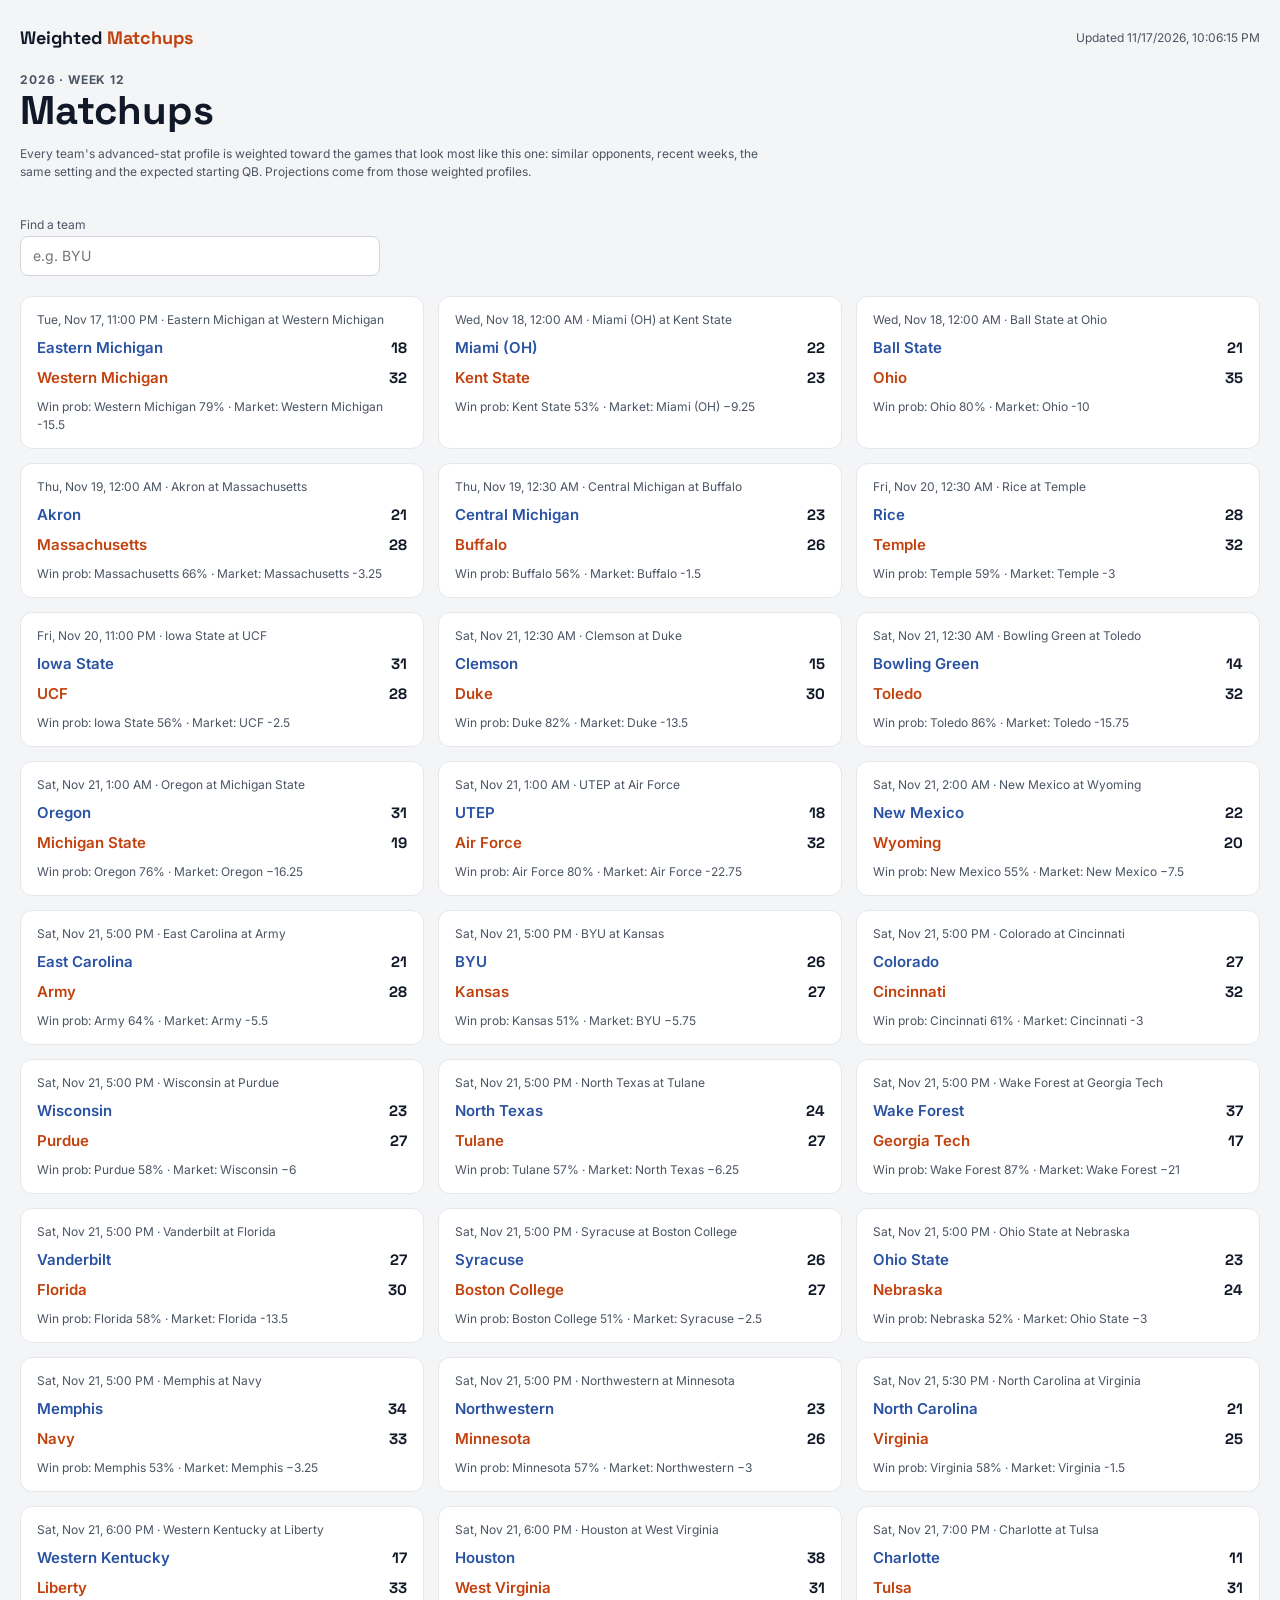
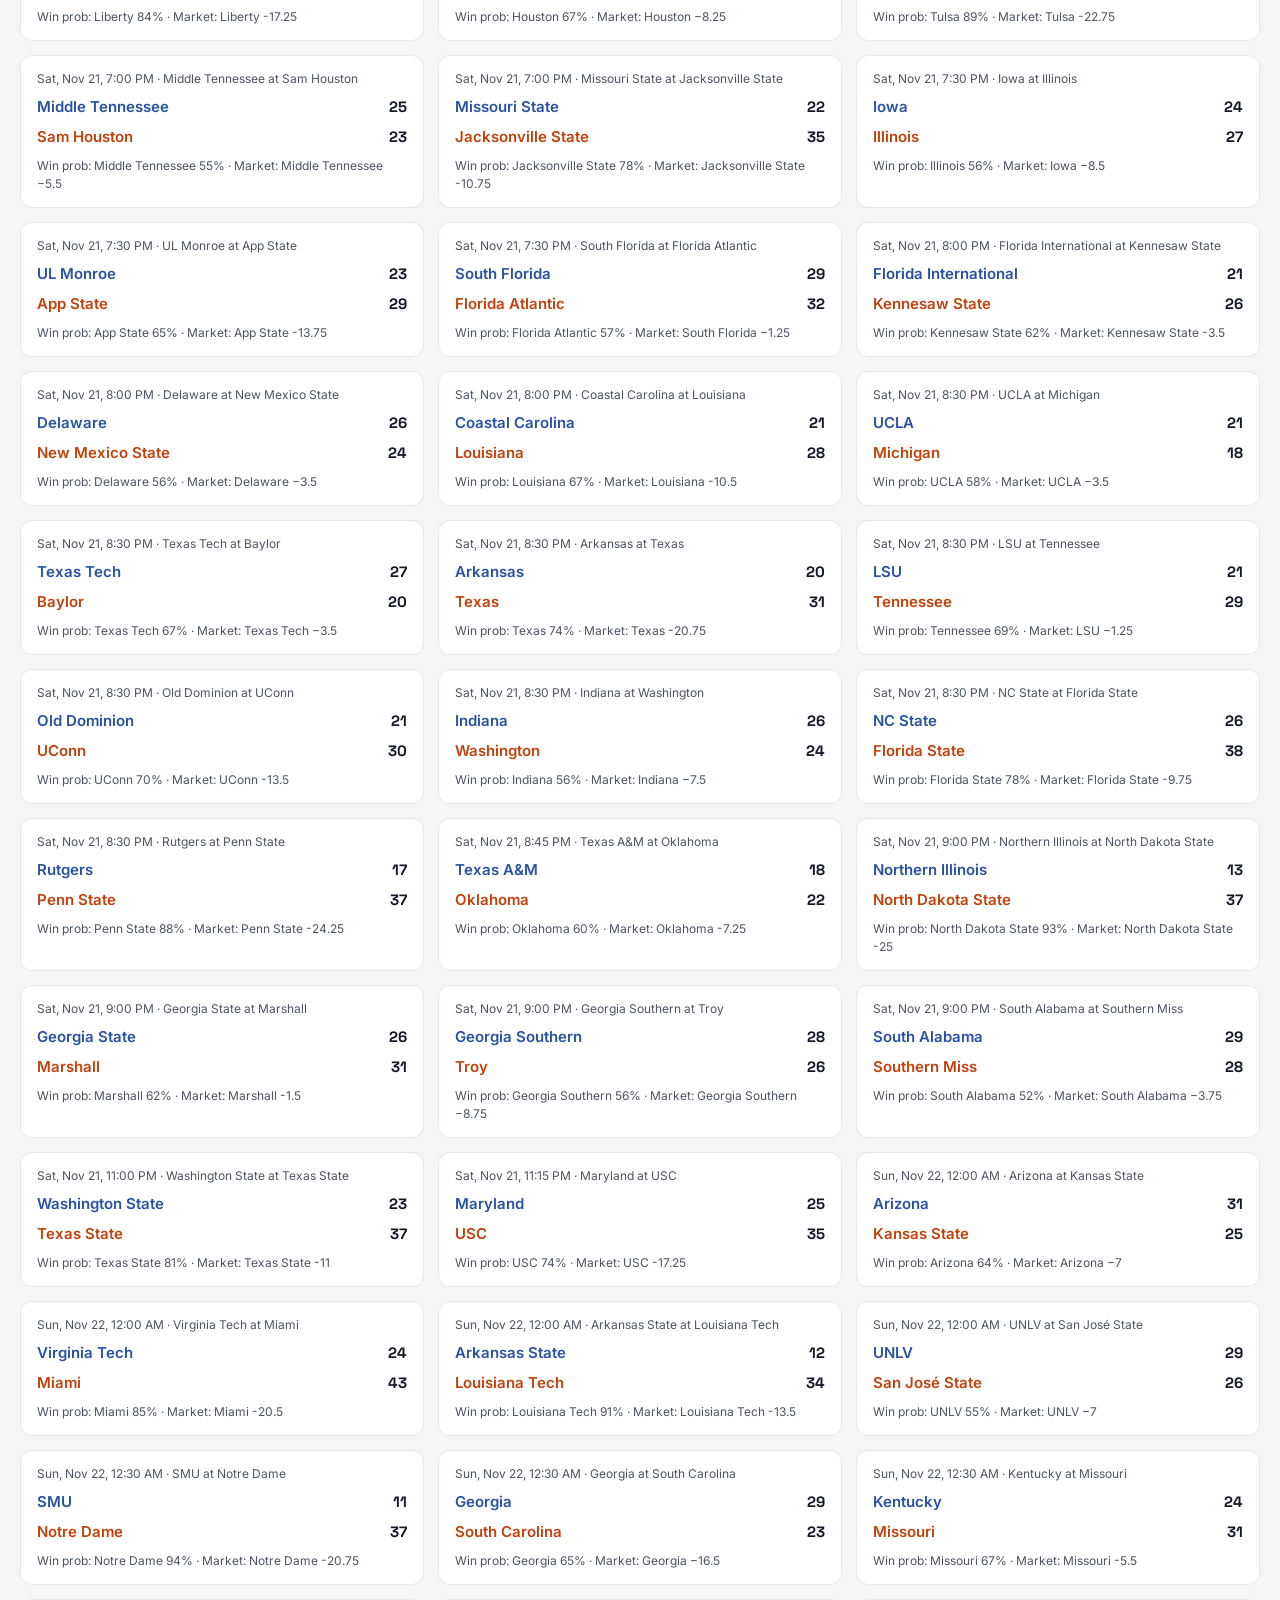
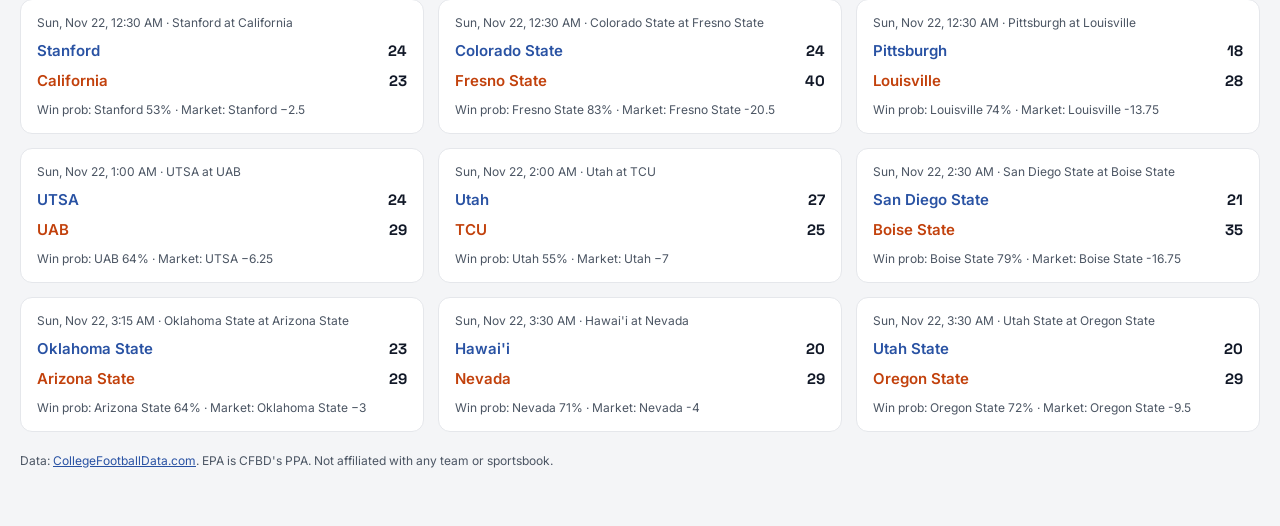
==== site/index.html @ c47caadd "Weighting engine, backtest, matchup site and deploy workflow - engine/model.py: unit-on-unit similar" ====
<!doctype html>
<html lang="en">
<head>
<meta charset="utf-8">
<meta name="viewport" content="width=device-width, initial-scale=1">
<title>Weighted Matchups: this week's college football games</title>
<link rel="preconnect" href="https://fonts.googleapis.com">
<link href="https://fonts.googleapis.com/css2?family=Inter:wght@400;500;600;700&family=Space+Grotesk:wght@500;600;700&display=swap" rel="stylesheet">
<link rel="stylesheet" href="app.css">
</head>
<body>
<main class="wrap">
  <div class="topbar">
    <a class="brand" href="./">Weighted <span>Matchups</span></a>
    <span class="small" id="gen"></span>
  </div>
  <div>
    <div class="eyebrow" id="weeklbl">This week</div>
    <h1 class="title">Matchups</h1>
    <p class="small" style="max-width:760px">Every team's advanced-stat profile is weighted toward the games that look most like this one: similar opponents, recent weeks, the same setting and the expected starting QB. Projections come from those weighted profiles.</p>
  </div>
  <div class="search"><label class="small" for="q">Find a team</label><input id="q" type="search" placeholder="e.g. BYU"></div>
  <div class="gamelist" id="list"></div>
  <footer>Data: <a href="https://collegefootballdata.com">CollegeFootballData.com</a>. EPA is CFBD's PPA. Not affiliated with any team or sportsbook.</footer>
</main>
<script src="index.js"></script>
</body>
</html>
---- site/app.css ----
:root {
  --ink: #111827; --ink-2: #374151; --muted: #4b5563; --line: #e5e7eb; --soft: #f3f4f6;
  --ground: #f4f5f7; --card: #fff; --away: #2952a3; --home: #c2410c;
  --away-fill: rgba(41, 82, 163, .22); --home-fill: rgba(194, 65, 12, .20);
  --navy: #111827; --radius: 14px;
}
* { box-sizing: border-box; }
body { margin: 0; background: var(--ground); color: var(--ink); font: 15px/1.5 Inter, system-ui, sans-serif; }
a { color: var(--away); } a:hover { color: #1b3a78; }
h1, h2, h3 { font-family: "Space Grotesk", Inter, sans-serif; margin: 0; }
.wrap { max-width: 1280px; margin: 0 auto; padding: 24px 20px 56px; display: flex; flex-direction: column; gap: 20px; }
.topbar { display: flex; justify-content: space-between; align-items: center; gap: 12px; flex-wrap: wrap; }
.brand { font-family: "Space Grotesk", Inter, sans-serif; font-weight: 700; font-size: 18px; text-decoration: none; color: var(--ink); }
.brand span { color: var(--home); }
.card { background: var(--card); border: 1px solid var(--line); border-radius: var(--radius); padding: 20px; }
.row { display: flex; flex-wrap: wrap; gap: 20px; }
.grow { flex: 999 1 560px; min-width: 0; }
.side { flex: 1 1 320px; min-width: 0; display: flex; flex-direction: column; gap: 20px; }
.eyebrow { font-size: 12px; font-weight: 700; letter-spacing: .07em; text-transform: uppercase; color: var(--muted); }
.title { font-size: 40px; line-height: 1.1; }
.away { color: var(--away); } .home { color: var(--home); }
.chips { display: flex; flex-wrap: wrap; gap: 8px; }
.chip { font-size: 12px; font-weight: 600; background: #fff; border: 1px solid #d1d5db; border-radius: 999px; padding: 4px 10px; }
.chip.info { background: #eef2ff; border-color: #c7d2fe; color: #1e3a8a; }
.seg { display: inline-flex; background: #e5e7eb; border-radius: 10px; padding: 4px; gap: 4px; flex-wrap: wrap; }
.seg button { font: 600 13px Inter, sans-serif; border: 0; border-radius: 8px; padding: 0 14px; min-height: 40px; background: transparent; color: var(--ink-2); cursor: pointer; }
.seg button[aria-pressed="true"] { background: #fff; color: var(--ink); box-shadow: 0 1px 2px rgba(0,0,0,.12); }
.btn { font: 600 13px Inter, sans-serif; min-height: 40px; padding: 0 14px; border-radius: 8px; border: 1px solid #d1d5db; background: #fff; color: var(--ink); cursor: pointer; }
.btn.dark { background: transparent; border-color: #475569; color: #fff; }
.small { font-size: 12px; color: var(--muted); }

/* Projection band */
.proj { background: var(--navy); color: #fff; border-radius: var(--radius); padding: 22px 24px; display: flex; flex-wrap: wrap; gap: 28px; align-items: center; }
.proj .col { flex: 1 1 300px; min-width: 0; display: flex; flex-direction: column; gap: 8px; }
.proj .lbl { font-size: 12px; font-weight: 700; letter-spacing: .08em; text-transform: uppercase; color: #cbd5e1; }
.score { display: flex; align-items: baseline; gap: 18px; flex-wrap: wrap; }
.score .n { font-family: "Space Grotesk", Inter, sans-serif; font-size: 56px; font-weight: 700; line-height: 1; }
.score .t { font-size: 13px; font-weight: 600; }
.score .t.away { color: #9db8ee; } .score .t.home { color: #fdba8c; }
.wpbar { display: flex; height: 14px; border-radius: 999px; overflow: hidden; background: #334155; }
.wpbar .a { background: #5b88dc; } .wpbar .h { flex: 1; background: #e0703d; }
.kv { display: flex; justify-content: space-between; gap: 12px; border-bottom: 1px solid #334155; padding: 6px 0; font-size: 13px; }
.kv span:first-child { color: #cbd5e1; } .kv span:last-child { font-weight: 700; text-align: right; }
.proj .foot { flex: 1 1 100%; border-top: 1px solid #334155; padding-top: 12px; display: flex; flex-direction: column; gap: 12px; }
.method { background: #1f2937; border: 1px solid #334155; border-radius: 12px; padding: 18px 20px; display: flex; flex-direction: column; gap: 14px; font-size: 14px; color: #e2e8f0; }
.method h3 { font-size: 18px; color: #fff; }
.method .grid { display: grid; grid-template-columns: repeat(auto-fit, minmax(250px, 1fr)); gap: 16px; }
.method b { color: #fff; display: block; margin-bottom: 2px; }
.method table { border-collapse: collapse; font-size: 13px; width: 100%; max-width: 640px; }
.method th, .method td { text-align: right; padding: 4px 8px; border-bottom: 1px solid #334155; }
.method th:first-child, .method td:first-child { text-align: left; }

/* Radars */
.radars { display: flex; flex-wrap: wrap; gap: 20px; }
.radar { flex: 1 1 440px; min-width: 0; display: flex; flex-direction: column; gap: 10px; }
.radar svg { width: 100%; height: auto; }
.legend { display: flex; flex-wrap: wrap; gap: 14px; font-size: 12px; color: var(--ink-2); }
.legend i { display: inline-block; width: 18px; height: 10px; border-radius: 2px; margin-right: 6px; vertical-align: middle; }
.legend i.dash { height: 0; border-top: 2px dashed #6b7280; }

/* Controls */
.slider { display: flex; flex-direction: column; gap: 4px; }
.slider .top { display: flex; justify-content: space-between; align-items: baseline; gap: 8px; }
.slider label { font-size: 14px; font-weight: 600; }
.pill { font-size: 12px; font-weight: 600; color: #1e3a8a; background: #eef2ff; border-radius: 6px; padding: 2px 8px; }
input[type=range] { accent-color: var(--away); width: 100%; height: 28px; margin: 0; }
select { font: 14px Inter, sans-serif; min-height: 40px; border: 1px solid #d1d5db; border-radius: 8px; padding: 0 10px; background: #fff; width: 100%; }
.conf .big { font-family: "Space Grotesk", Inter, sans-serif; font-size: 34px; font-weight: 700; }
.bar { height: 10px; background: var(--line); border-radius: 999px; overflow: hidden; }
.bar > div { height: 10px; background: var(--away); border-radius: 999px; }

/* Tables */
.scroll { overflow-x: auto; }
table.games { border-collapse: collapse; width: 100%; min-width: 820px; font-size: 14px; }
table.games th { text-align: left; font-size: 11px; font-weight: 700; letter-spacing: .05em; text-transform: uppercase; color: var(--muted); padding: 8px 6px; border-bottom: 1px solid var(--line); }
table.games td { padding: 9px 6px; border-bottom: 1px solid var(--soft); vertical-align: middle; }
.wbar { display: flex; align-items: center; gap: 8px; min-width: 180px; }
.wbar .track { flex: 1; height: 12px; background: var(--soft); border-radius: 4px; overflow: hidden; }
.wbar .fill { height: 12px; border-radius: 4px; }
.wbar .pct { width: 40px; text-align: right; font-weight: 600; font-variant-numeric: tabular-nums; }
.tag { display: inline-block; font-size: 11px; font-weight: 600; background: var(--soft); color: var(--ink-2); border-radius: 999px; padding: 3px 8px; margin: 2px 4px 2px 0; }
.tag.good { background: #dbeafe; color: #1e3a8a; } .tag.warn { background: #ffedd5; color: #9a3412; }
.res-w { color: #166534; font-weight: 600; } .res-l { color: #9a3412; font-weight: 600; }

.shifts { display: grid; grid-template-columns: repeat(auto-fill, minmax(200px, 1fr)); gap: 12px; }
.shift { border: 1px solid var(--line); border-radius: 10px; padding: 12px; display: flex; flex-direction: column; gap: 6px; }
.shift .m { font-size: 13px; font-weight: 600; color: var(--ink-2); }
.shift .v { display: flex; align-items: baseline; gap: 10px; flex-wrap: wrap; }
.shift .f { font-family: "Space Grotesk", Inter, sans-serif; font-size: 22px; font-weight: 700; }
.delta { font-size: 12px; font-weight: 700; border-radius: 6px; padding: 2px 6px; }
.delta.up { color: #1e3a8a; background: #dbeafe; } .delta.down { color: #9a3412; background: #ffedd5; }

.form { display: flex; flex-wrap: wrap; gap: 6px; }
.form span { font-size: 12px; font-weight: 600; border-radius: 6px; padding: 3px 8px; color: #fff; }
.form .W { background: #15803d; } .form .L { background: #b91c1c; } .form .T { background: #6b7280; }

/* Index */
.gamelist { display: grid; grid-template-columns: repeat(auto-fill, minmax(300px, 1fr)); gap: 14px; }
.gcard { display: flex; flex-direction: column; gap: 8px; text-decoration: none; color: var(--ink); background: #fff; border: 1px solid var(--line); border-radius: 12px; padding: 14px 16px; }
.gcard:hover { border-color: #9ca3af; color: var(--ink); }
.gcard .teams { display: flex; justify-content: space-between; font-weight: 600; }
.gcard .pts { font-family: "Space Grotesk", Inter, sans-serif; font-weight: 700; }
.search { max-width: 360px; }
input[type=search] { font: 14px Inter, sans-serif; min-height: 40px; border: 1px solid #d1d5db; border-radius: 8px; padding: 0 12px; width: 100%; }
.note { background: #fff7e6; border: 1px solid #f3d38a; color: #6b4a00; border-radius: 10px; padding: 10px 14px; font-size: 13px; }
footer { font-size: 12px; color: var(--muted); }
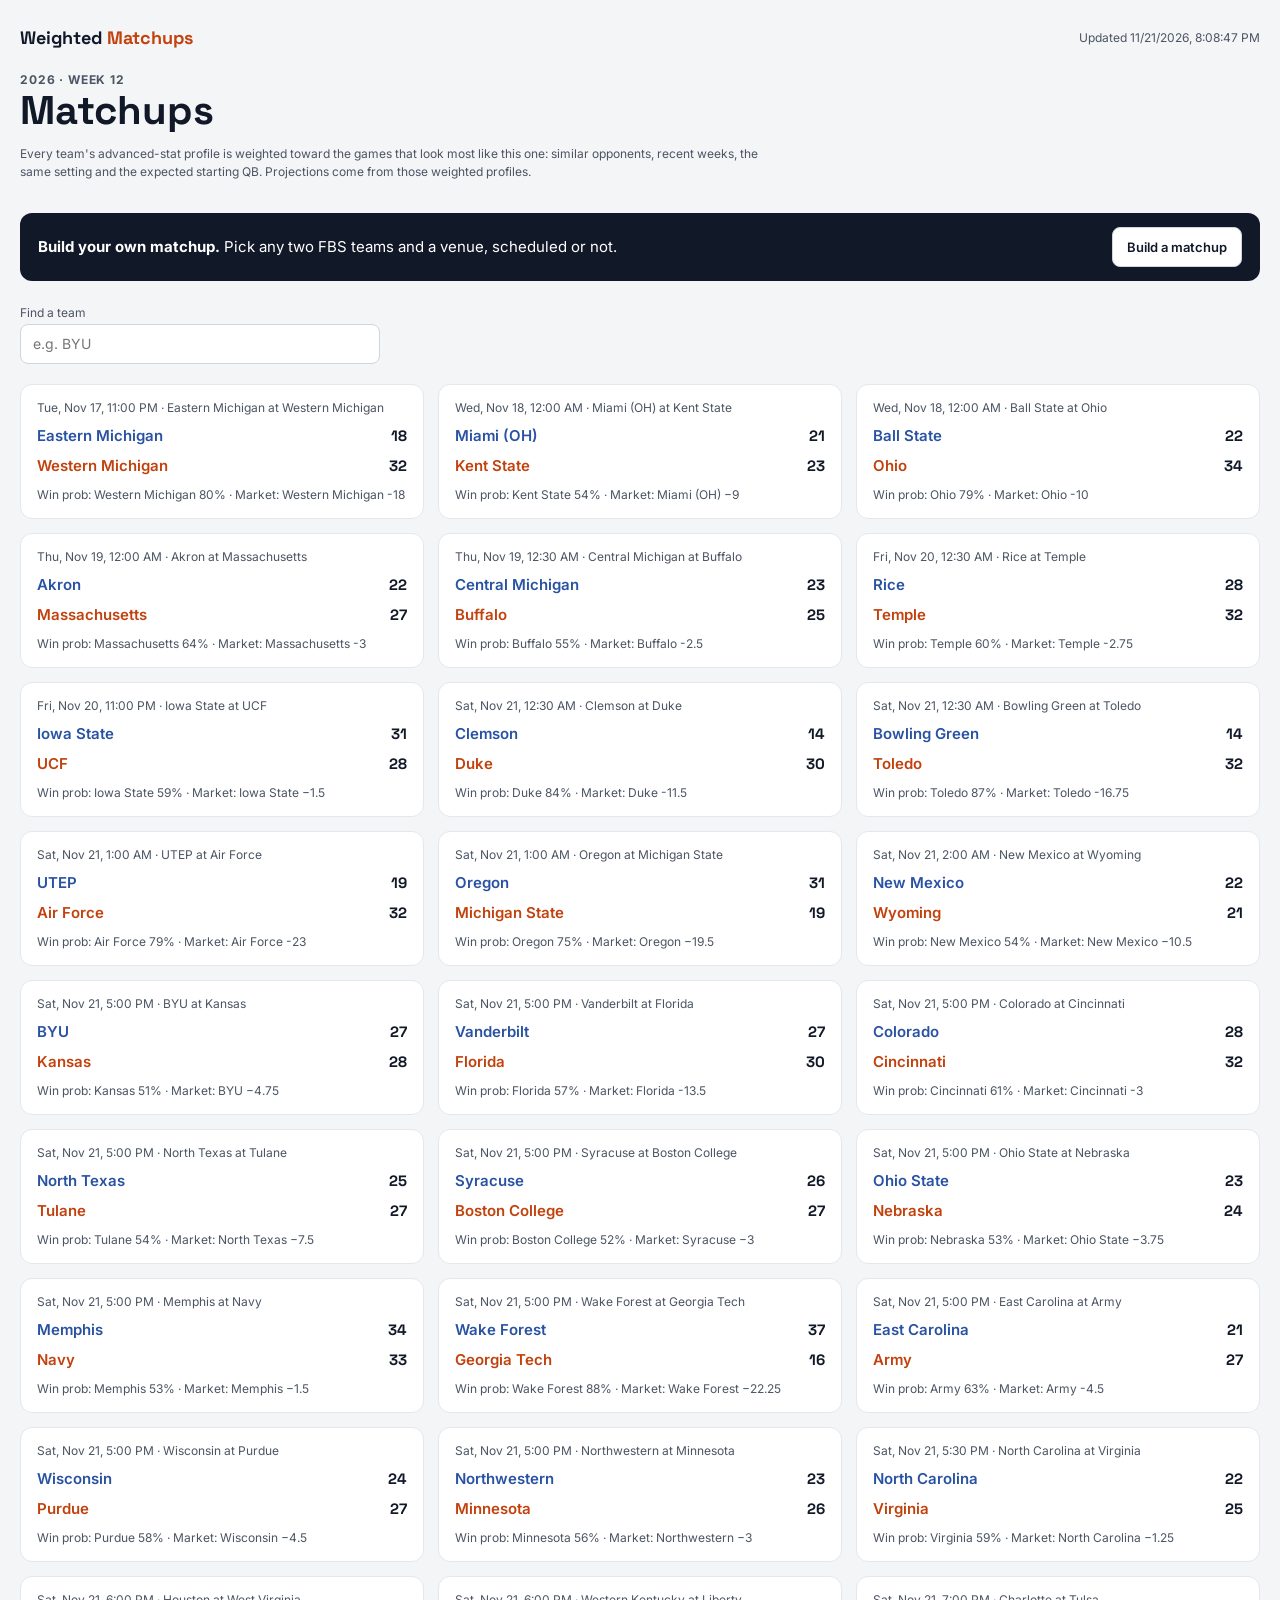
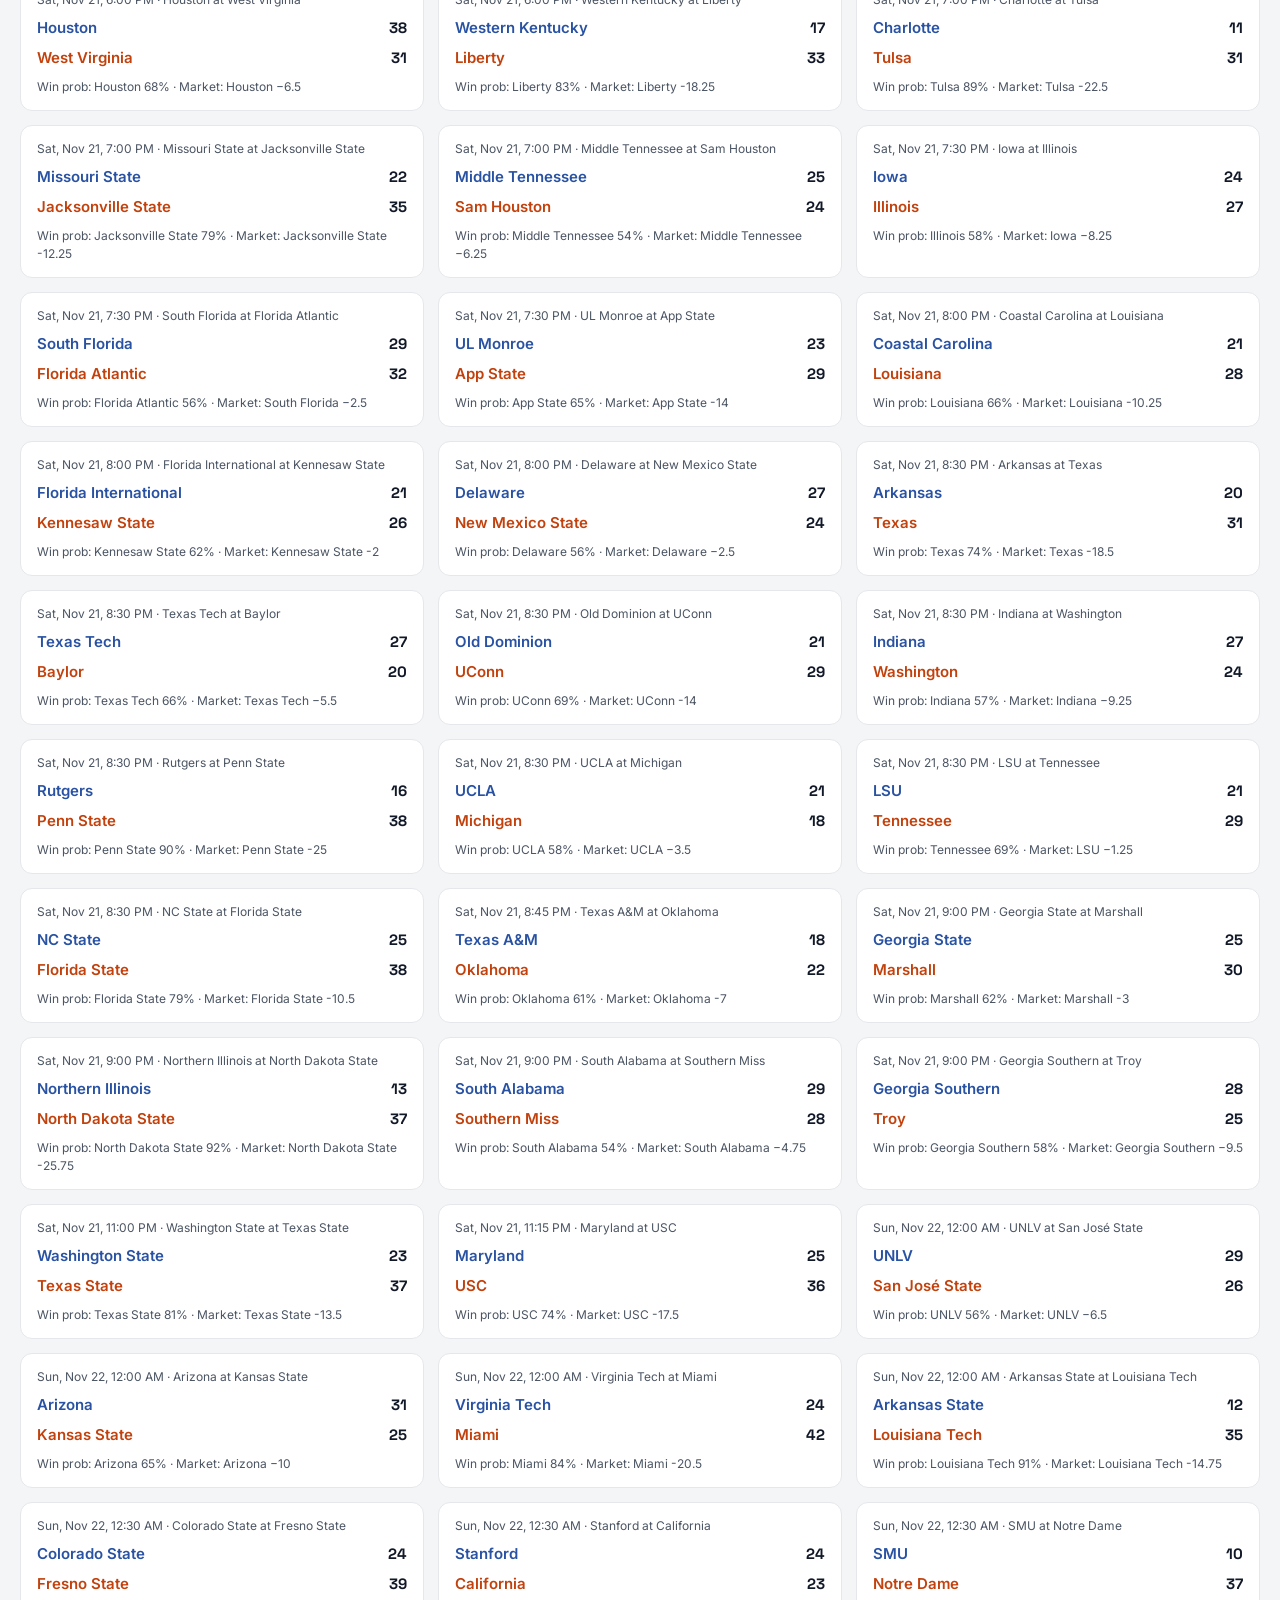
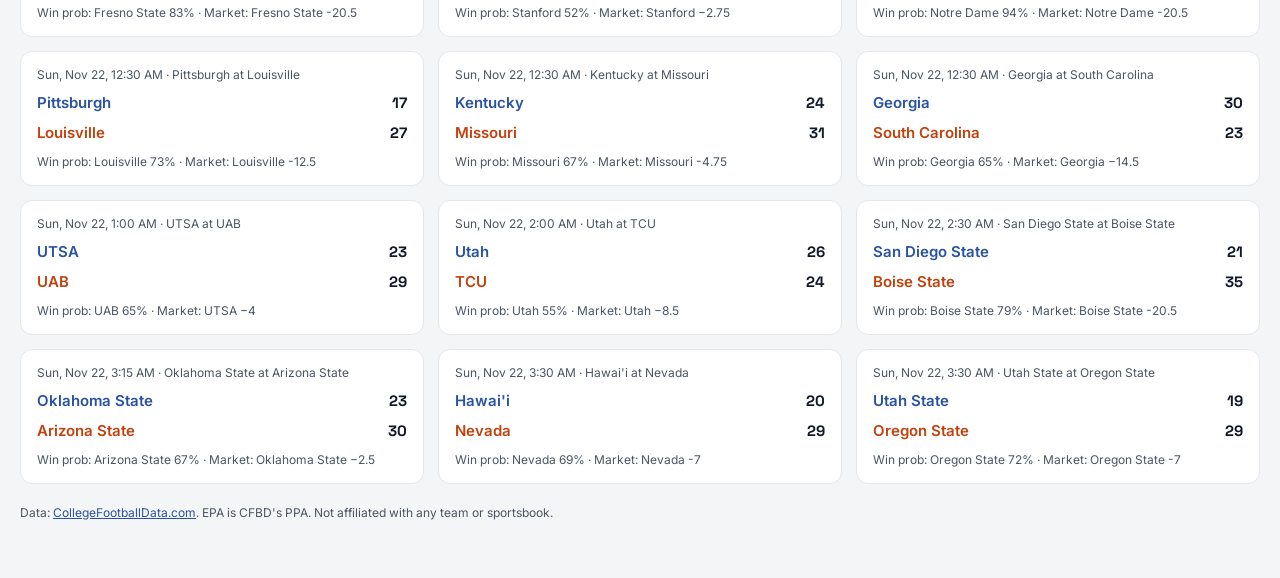
==== commit 15d23774: "Add build-your-own matchups with venue and weather choices - engine/export_site.py: export per-team " ====
--- a/site/index.html
+++ b/site/index.html
@@ -19,6 +19,7 @@
     <h1 class="title">Matchups</h1>
     <p class="small" style="max-width:760px">Every team's advanced-stat profile is weighted toward the games that look most like this one: similar opponents, recent weeks, the same setting and the expected starting QB. Projections come from those weighted profiles.</p>
   </div>
+  <div class="buildcta"><span><b>Build your own matchup.</b> Pick any two FBS teams and a venue, scheduled or not.</span><a class="btn" href="build.html">Build a matchup</a></div>
   <div class="search"><label class="small" for="q">Find a team</label><input id="q" type="search" placeholder="e.g. BYU"></div>
   <div class="gamelist" id="list"></div>
   <footer>Data: <a href="https://collegefootballdata.com">CollegeFootballData.com</a>. EPA is CFBD's PPA. Not affiliated with any team or sportsbook.</footer>
--- a/site/app.css
+++ b/site/app.css
@@ -104,3 +104,71 @@
 input[type=search] { font: 14px Inter, sans-serif; min-height: 40px; border: 1px solid #d1d5db; border-radius: 8px; padding: 0 12px; width: 100%; }
 .note { background: #fff7e6; border: 1px solid #f3d38a; color: #6b4a00; border-radius: 10px; padding: 10px 14px; font-size: 13px; }
 footer { font-size: 12px; color: var(--muted); }
+
+/* Radar legend */
+.rlegend { display: grid; grid-template-columns: auto 1fr; gap: 8px 16px; align-items: center; font-size: 13px; color: var(--ink-2); background: var(--soft); border-radius: 10px; padding: 12px 14px; }
+.rlegend .k { font-weight: 700; color: var(--ink); }
+.rlegend .k small { display: block; font-weight: 500; color: var(--muted); font-size: 12px; }
+.rlegend .items { display: flex; flex-wrap: wrap; gap: 16px; }
+.rlegend .items span { display: inline-flex; align-items: center; gap: 6px; }
+.rlegend .off { opacity: .35; }
+.kp { display: flex; flex-direction: column; gap: 8px; }
+.kp .row2 { display: grid; grid-template-columns: 1fr 150px; gap: 8px; align-items: center; font-size: 13px; }
+.kp .row2 select { min-height: 36px; font-size: 13px; }
+.unitcard h3 { font-size: 18px; }
+
+/* Compare bar */
+.viewbar { display: flex; flex-direction: column; gap: 10px; }
+.viewbar-row { display: flex; flex-wrap: wrap; align-items: center; gap: 12px; }
+.viewbar-lbl { font-size: 13px; font-weight: 700; letter-spacing: .06em; text-transform: uppercase; color: var(--ink-2); }
+.infobtn { display: inline-flex; align-items: center; gap: 6px; font: 600 13px Inter, sans-serif; min-height: 40px; padding: 0 12px; border-radius: 8px; border: 1px solid #c7d2fe; background: #eef2ff; color: #1e3a8a; cursor: pointer; }
+.infobtn[aria-expanded="true"] { background: #1e3a8a; color: #fff; border-color: #1e3a8a; }
+.callout { background: #fff; border: 1px solid #c7d2fe; border-left-width: 1px; border-radius: 12px; padding: 14px 18px; font-size: 14px; color: var(--ink-2); max-width: 900px; box-shadow: 0 4px 14px rgba(30,58,138,.08); }
+.callout ul { margin: 8px 0; padding-left: 20px; } .callout li { margin: 4px 0; }
+
+/* Projection blocks */
+.projblocks { flex: 999 1 560px; min-width: 0; display: grid; grid-template-columns: repeat(auto-fit, minmax(300px, 1fr)); gap: 16px; }
+.pblock { display: flex; flex-direction: column; gap: 8px; padding: 14px 16px; border-radius: 12px; background: #1f2937; border: 1px solid #334155; }
+.pblock.dashed { border-style: dashed; border-color: #64748b; background: transparent; }
+.pblock .lbl b { color: #fff; }
+.pblock .score .n { font-size: 48px; }
+
+.kprow { display: flex; flex-direction: column; gap: 4px; border-top: 1px solid var(--line); padding-top: 8px; }
+.kpstats { font-size: 12px; color: var(--muted); line-height: 1.45; }
+.kpeffect { font-size: 12px; font-weight: 600; color: #1e3a8a; }
+
+/* Radar hover */
+.radar svg .hit { fill: transparent; cursor: pointer; outline: none; }
+.radar svg .hit:hover, .radar svg .hit.on, .radar svg .hit:focus-visible { fill: rgba(17, 24, 39, .07); }
+.radar svg .hit:focus-visible { stroke: #1e3a8a; stroke-width: 1.5; }
+.rtip { position: absolute; z-index: 50; max-width: 300px; background: #111827; color: #f9fafb; border-radius: 10px; padding: 10px 12px; font-size: 13px; line-height: 1.4; box-shadow: 0 8px 24px rgba(0,0,0,.25); pointer-events: none; }
+.rtip .ttitle { font-family: "Space Grotesk", Inter, sans-serif; font-weight: 700; font-size: 15px; margin-bottom: 6px; }
+.rtip .tline { display: flex; flex-direction: column; gap: 1px; margin-bottom: 6px; }
+.rtip .tteam { font-weight: 700; filter: brightness(1.6); }
+.rtip .raw { color: #cbd5e1; }
+.rtip .tnote { font-size: 11px; color: #cbd5e1; border-top: 1px solid #374151; padding-top: 6px; }
+
+/* Venue switcher and build-a-matchup */
+#venueLinks { align-items: center; }
+.chip.link { color: var(--ink); text-decoration: none; }
+.chip.link:hover { border-color: #6b7280; }
+.chip.on { background: #111827; border-color: #111827; color: #fff; }
+.builder { display: grid; grid-template-columns: 1fr auto 1fr; gap: 16px; align-items: end; }
+.builder .pick { display: flex; flex-direction: column; gap: 6px; }
+.builder .pick label { font-weight: 700; font-size: 14px; }
+.builder .swap { min-width: 44px; }
+.venue { display: flex; flex-wrap: wrap; gap: 8px; }
+.venue label { display: flex; align-items: center; gap: 8px; min-height: 40px; padding: 0 14px; border: 1px solid #d1d5db; border-radius: 8px; background: #fff; cursor: pointer; font-size: 14px; }
+.venue input { accent-color: #111827; margin: 0; }
+.venue label:has(input:checked) { border-color: #111827; box-shadow: inset 0 0 0 1px #111827; font-weight: 600; }
+.btn.primary { background: #111827; border-color: #111827; color: #fff; }
+.btn.primary:disabled { background: #9ca3af; border-color: #9ca3af; cursor: not-allowed; }
+.tinfo { font-size: 12px; color: var(--muted); min-height: 16px; }
+.recent { display: flex; flex-wrap: wrap; gap: 8px; }
+.buildcta { display: flex; justify-content: space-between; align-items: center; gap: 12px; flex-wrap: wrap; background: #111827; color: #fff; border-radius: 12px; padding: 14px 18px; }
+.buildcta a.btn { text-decoration: none; display: inline-flex; align-items: center; }
+@media (max-width: 640px) { .builder { grid-template-columns: 1fr; } .builder .swap { justify-self: start; } }
+.method[hidden], .callout[hidden] { display: none; }
+#weatherLinks { align-items: center; }
+#weatherLinks:empty { display: none; }
+#chips:empty { display: none; }
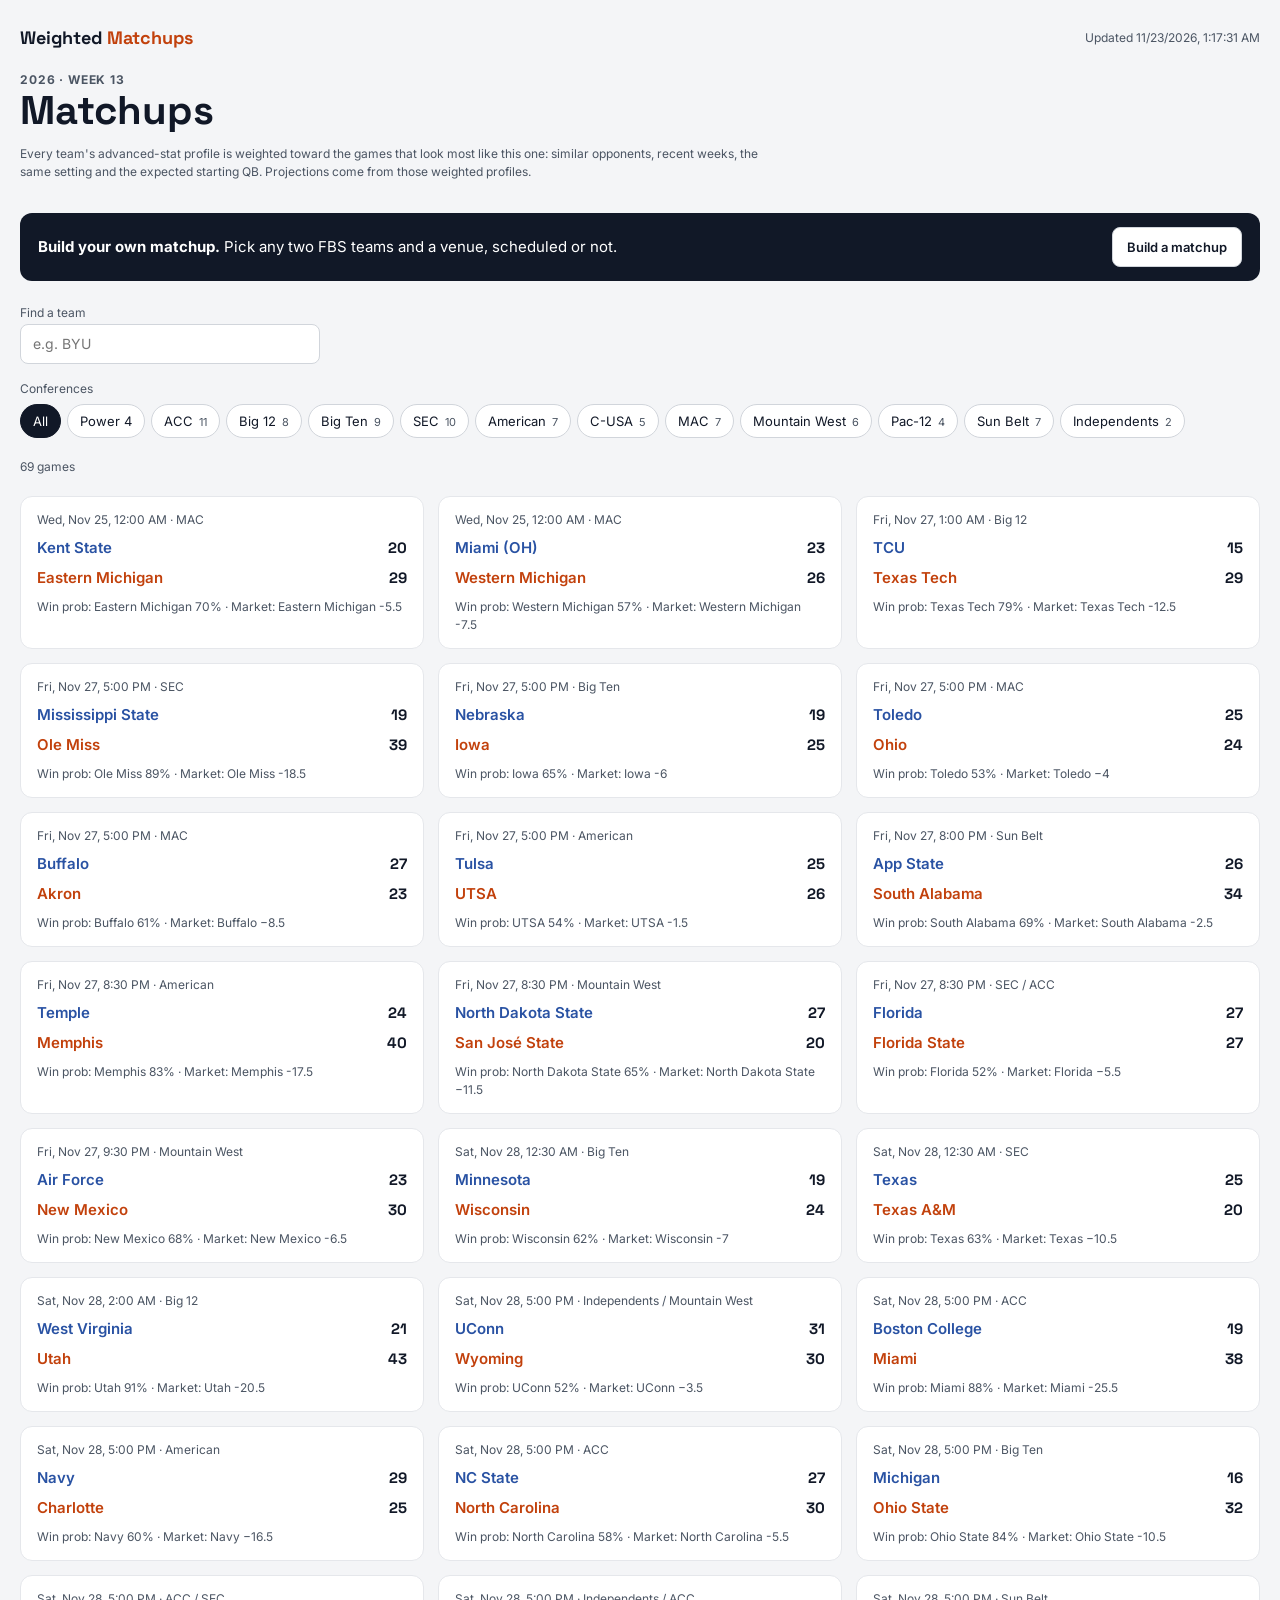
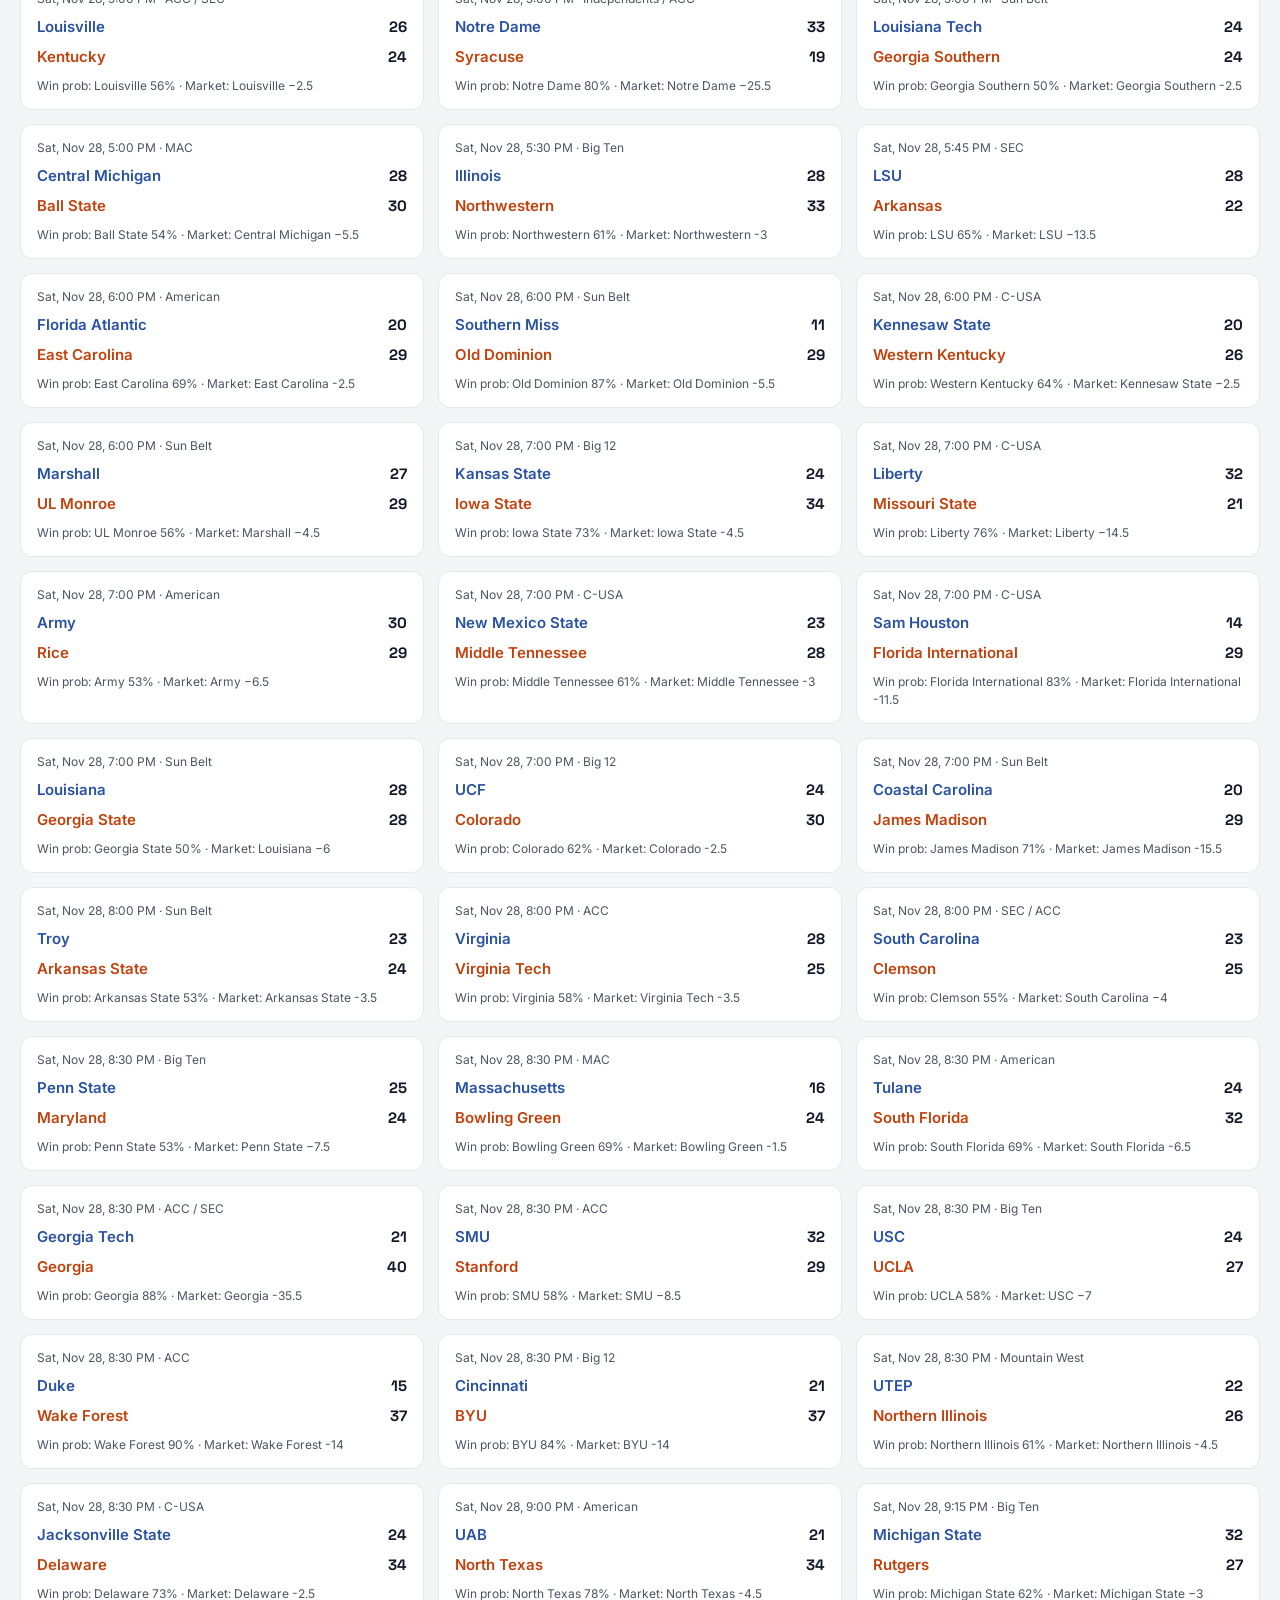
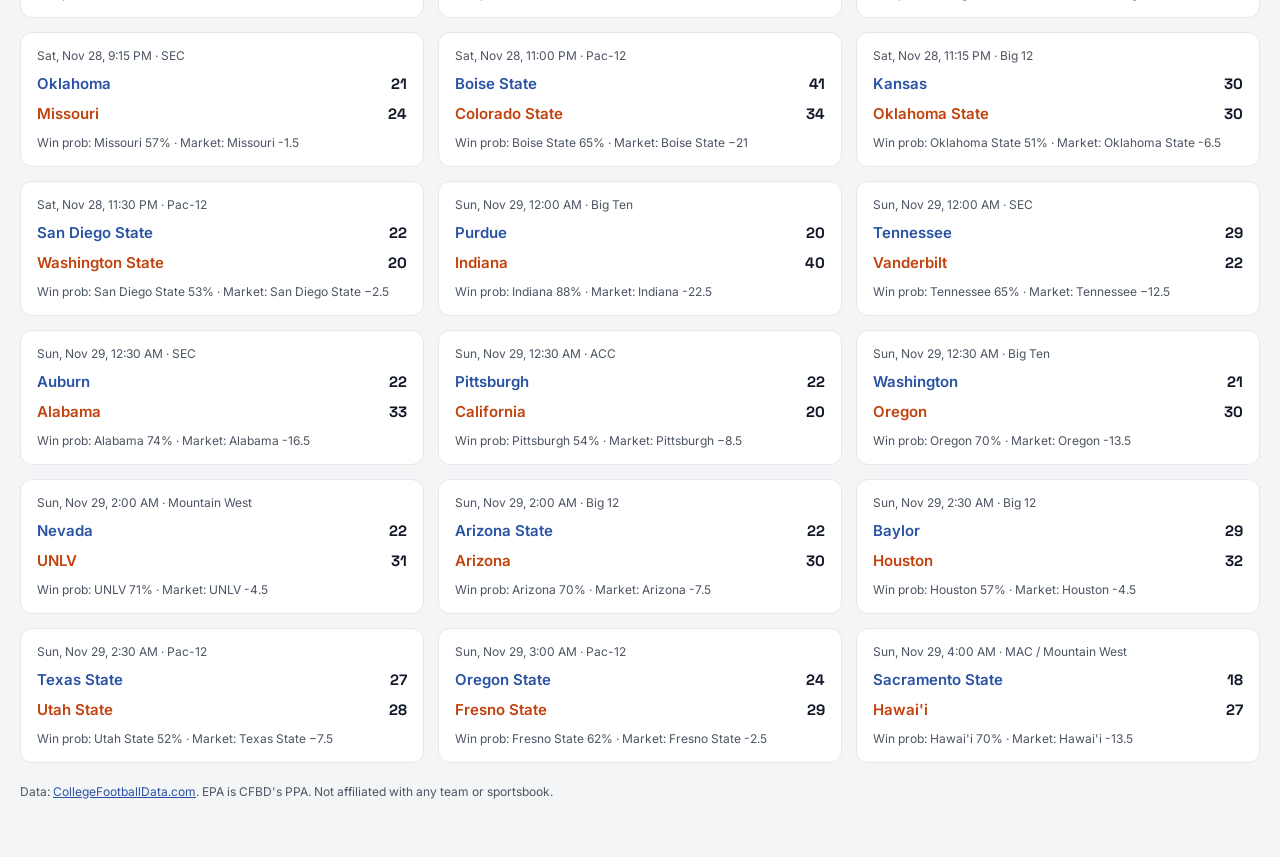
==== commit 1eb7ac2d: "Filter this week's games by conference Conference buttons on the home page (with game counts): pick " ====
--- a/site/index.html
+++ b/site/index.html
@@ -20,7 +20,14 @@
     <p class="small" style="max-width:760px">Every team's advanced-stat profile is weighted toward the games that look most like this one: similar opponents, recent weeks, the same setting and the expected starting QB. Projections come from those weighted profiles.</p>
   </div>
   <div class="buildcta"><span><b>Build your own matchup.</b> Pick any two FBS teams and a venue, scheduled or not.</span><a class="btn" href="build.html">Build a matchup</a></div>
-  <div class="search"><label class="small" for="q">Find a team</label><input id="q" type="search" placeholder="e.g. BYU"></div>
+  <div class="filters">
+    <div class="search"><label class="small" for="q">Find a team</label><input id="q" type="search" placeholder="e.g. BYU"></div>
+    <div role="group" aria-labelledby="conflbl" style="display:flex;flex-direction:column;gap:6px">
+      <span class="small" id="conflbl">Conferences <span id="confnote"></span></span>
+      <div class="confs" id="confs"></div>
+    </div>
+  </div>
+  <div class="small" id="count" role="status"></div>
   <div class="gamelist" id="list"></div>
   <footer>Data: <a href="https://collegefootballdata.com">CollegeFootballData.com</a>. EPA is CFBD's PPA. Not affiliated with any team or sportsbook.</footer>
 </main>
--- a/site/app.css
+++ b/site/app.css
@@ -1,17 +1,17 @@
 :root {
   --ink: #111827; --ink-2: #374151; --muted: #4b5563; --line: #e5e7eb; --soft: #f3f4f6;
-  --ground: #f4f5f7; --card: #fff; --away: #2952a3; --home: #c2410c;
+  --ground: #f4f5f7; --card: #fff; --away: #2952a3; --home: #c2410c; --link: #2952a3; --brand: #c2410c;
   --away-fill: rgba(41, 82, 163, .22); --home-fill: rgba(194, 65, 12, .20);
   --navy: #111827; --radius: 14px;
 }
 * { box-sizing: border-box; }
 body { margin: 0; background: var(--ground); color: var(--ink); font: 15px/1.5 Inter, system-ui, sans-serif; }
-a { color: var(--away); } a:hover { color: #1b3a78; }
+a { color: var(--link); } a:hover { color: #1b3a78; }
 h1, h2, h3 { font-family: "Space Grotesk", Inter, sans-serif; margin: 0; }
 .wrap { max-width: 1280px; margin: 0 auto; padding: 24px 20px 56px; display: flex; flex-direction: column; gap: 20px; }
 .topbar { display: flex; justify-content: space-between; align-items: center; gap: 12px; flex-wrap: wrap; }
 .brand { font-family: "Space Grotesk", Inter, sans-serif; font-weight: 700; font-size: 18px; text-decoration: none; color: var(--ink); }
-.brand span { color: var(--home); }
+.brand span { color: var(--brand); }
 .card { background: var(--card); border: 1px solid var(--line); border-radius: var(--radius); padding: 20px; }
 .row { display: flex; flex-wrap: wrap; gap: 20px; }
 .grow { flex: 999 1 560px; min-width: 0; }
@@ -63,7 +63,7 @@
 .slider .top { display: flex; justify-content: space-between; align-items: baseline; gap: 8px; }
 .slider label { font-size: 14px; font-weight: 600; }
 .pill { font-size: 12px; font-weight: 600; color: #1e3a8a; background: #eef2ff; border-radius: 6px; padding: 2px 8px; }
-input[type=range] { accent-color: var(--away); width: 100%; height: 28px; margin: 0; }
+input[type=range] { accent-color: #374151; width: 100%; height: 28px; margin: 0; }
 select { font: 14px Inter, sans-serif; min-height: 40px; border: 1px solid #d1d5db; border-radius: 8px; padding: 0 10px; background: #fff; width: 100%; }
 .conf .big { font-family: "Space Grotesk", Inter, sans-serif; font-size: 34px; font-weight: 700; }
 .bar { height: 10px; background: var(--line); border-radius: 999px; overflow: hidden; }
@@ -172,3 +172,29 @@
 #weatherLinks { align-items: center; }
 #weatherLinks:empty { display: none; }
 #chips:empty { display: none; }
+
+/* Team picker combobox */
+.combo { position: relative; }
+.combo input { font: 15px Inter, sans-serif; width: 100%; box-sizing: border-box; min-height: 44px; border: 1px solid #d1d5db; border-radius: 8px; padding: 0 44px 0 12px; background: #fff; color: var(--ink); }
+.combo input:focus { outline: 2px solid #111827; outline-offset: 1px; }
+.combo.picked input { font-weight: 600; }
+.combo-toggle { position: absolute; right: 4px; top: 4px; width: 36px; height: 36px; border: 0; border-radius: 6px; background: transparent; color: var(--muted); cursor: pointer; display: flex; align-items: center; justify-content: center; }
+.combo-toggle:hover { background: var(--soft); color: var(--ink); }
+.combo-list { position: absolute; z-index: 20; left: 0; right: 0; top: calc(100% + 4px); max-height: 320px; overflow-y: auto; margin: 0; padding: 4px; list-style: none; background: #fff; border: 1px solid #d1d5db; border-radius: 10px; box-shadow: 0 10px 28px rgba(17, 24, 39, .14); }
+.combo-list[hidden] { display: none; }
+.combo-list [role=option] { display: flex; justify-content: space-between; align-items: baseline; gap: 8px; padding: 8px 10px; border-radius: 6px; cursor: pointer; font-size: 14px; }
+.combo-list [role=option] small { color: var(--muted); font-size: 12px; }
+.combo-list [role=option].active { background: #eef2ff; }
+.combo-list [role=option].sel { font-weight: 700; }
+.combo-group { font-size: 11px; font-weight: 700; letter-spacing: .06em; text-transform: uppercase; color: var(--muted); padding: 10px 10px 4px; }
+.combo-empty { padding: 10px; color: var(--muted); font-size: 14px; }
+
+/* Home page filters */
+.filters { display: flex; flex-wrap: wrap; gap: 16px 28px; align-items: flex-end; }
+.filters .search { flex: 0 1 300px; }
+.confs { display: flex; flex-wrap: wrap; gap: 6px; }
+button.chip.conf { font: 13px Inter, sans-serif; min-height: 34px; padding: 0 12px; cursor: pointer; background: #fff; color: var(--ink); border: 1px solid #d1d5db; border-radius: 999px; }
+button.chip.conf:hover { border-color: #6b7280; }
+button.chip.conf.on { background: #111827; border-color: #111827; color: #fff; }
+button.chip.conf .n { color: var(--muted); font-size: 11px; margin-left: 2px; }
+button.chip.conf.on .n { color: #d1d5db; }
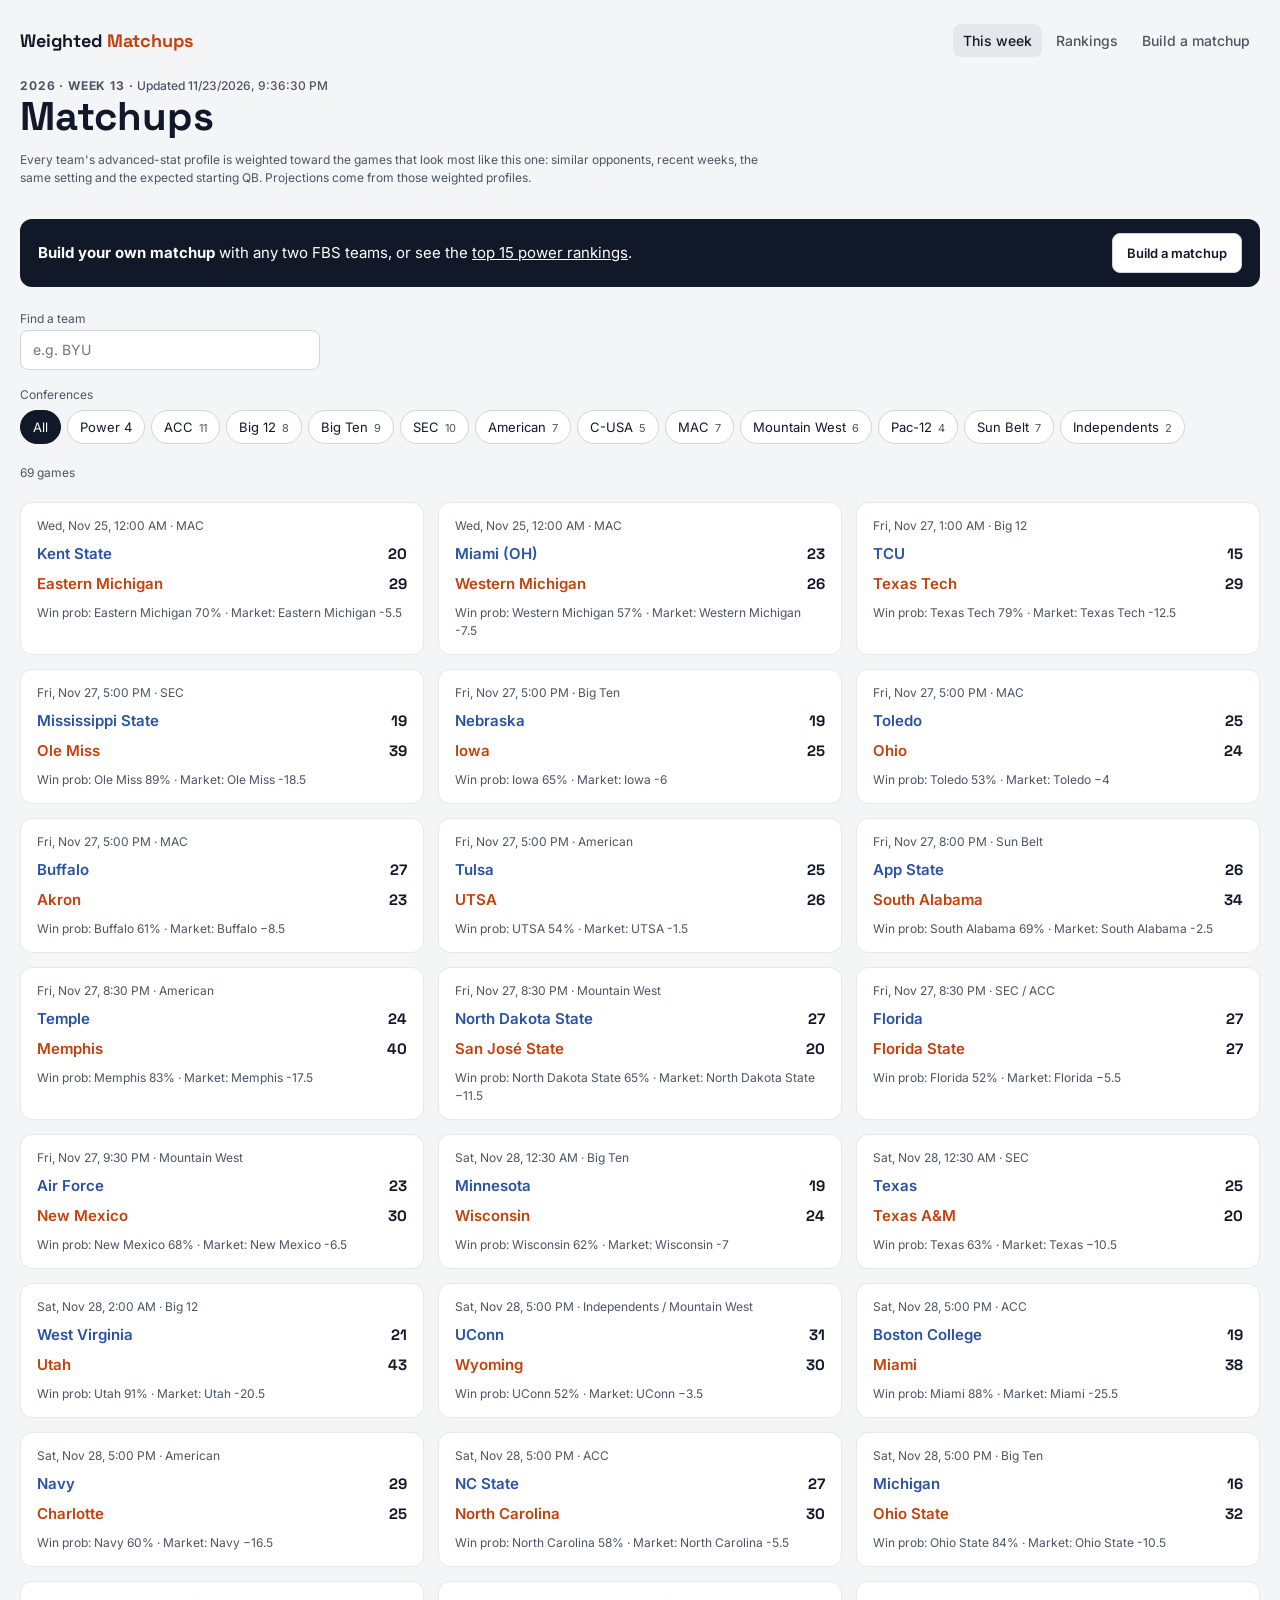
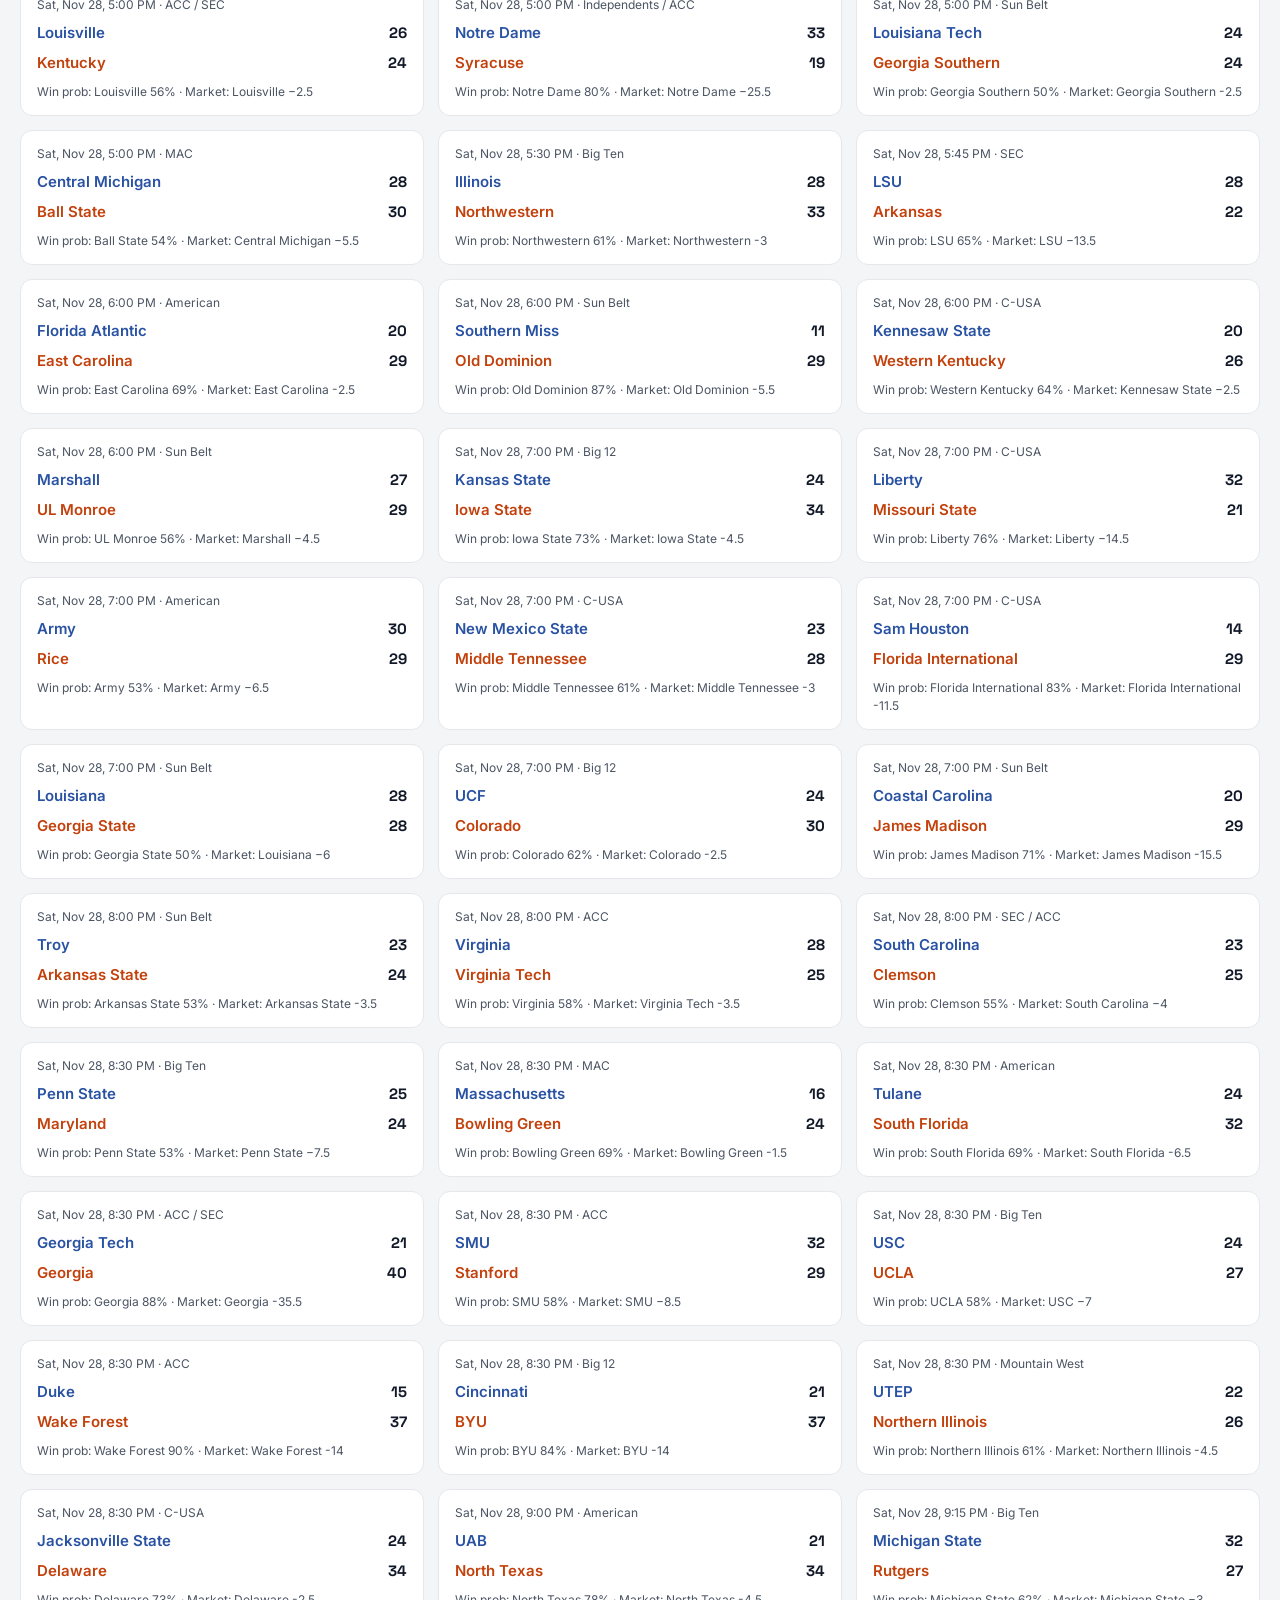
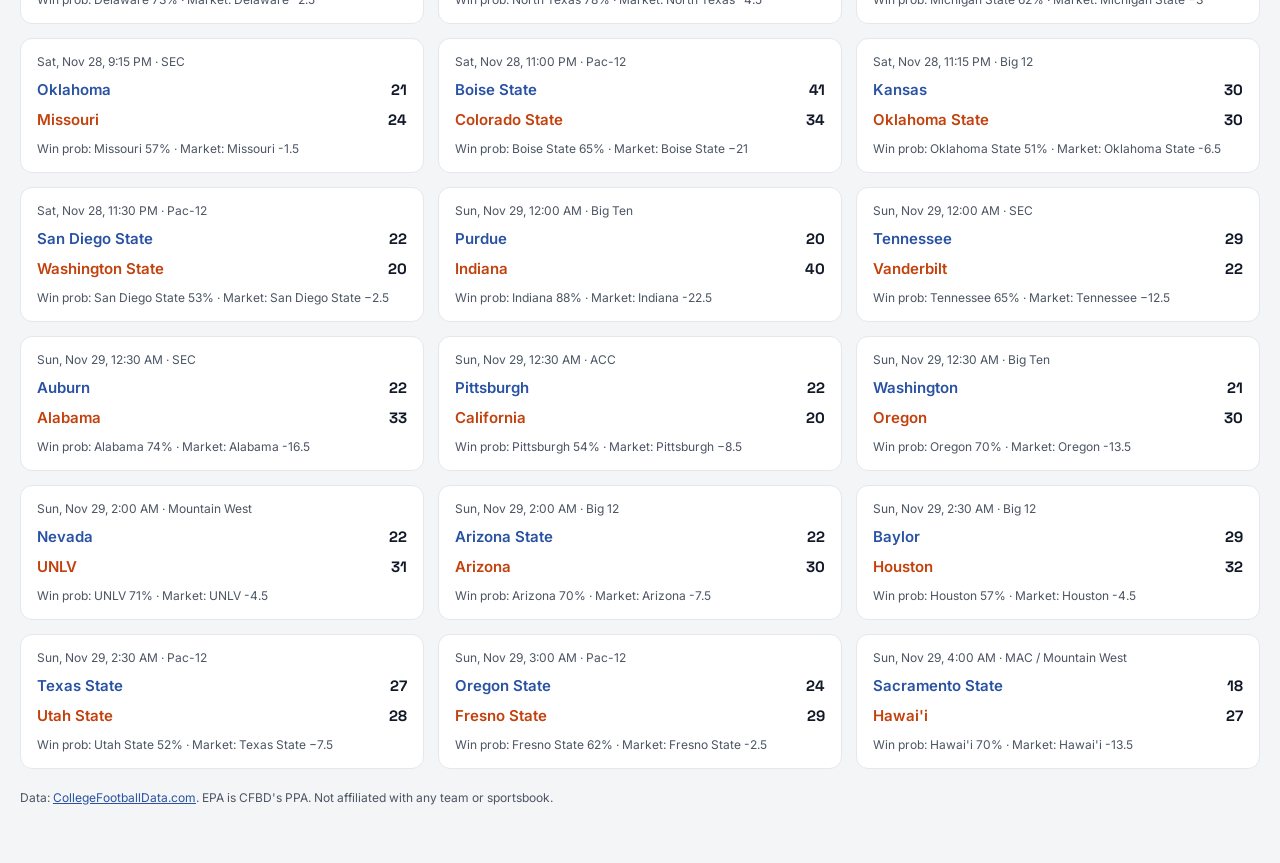
==== commit f22c0264: "Power rankings: every FBS team vs every other, neutral site, good weather - engine/rankings.py: full" ====
--- a/site/index.html
+++ b/site/index.html
@@ -12,14 +12,14 @@
 <main class="wrap">
   <div class="topbar">
     <a class="brand" href="./">Weighted <span>Matchups</span></a>
-    <span class="small" id="gen"></span>
+    <nav class="nav"><a href="./" aria-current="page">This week</a><a href="rankings.html">Rankings</a><a href="build.html">Build a matchup</a></nav>
   </div>
   <div>
-    <div class="eyebrow" id="weeklbl">This week</div>
+    <div class="eyebrow"><span id="weeklbl">This week</span> · <span id="gen" style="text-transform:none;letter-spacing:0;font-weight:500"></span></div>
     <h1 class="title">Matchups</h1>
     <p class="small" style="max-width:760px">Every team's advanced-stat profile is weighted toward the games that look most like this one: similar opponents, recent weeks, the same setting and the expected starting QB. Projections come from those weighted profiles.</p>
   </div>
-  <div class="buildcta"><span><b>Build your own matchup.</b> Pick any two FBS teams and a venue, scheduled or not.</span><a class="btn" href="build.html">Build a matchup</a></div>
+  <div class="buildcta"><span><b>Build your own matchup</b> with any two FBS teams, or see the <a href="rankings.html" style="color:#fff;text-decoration:underline">top 15 power rankings</a>.</span><a class="btn" href="build.html">Build a matchup</a></div>
   <div class="filters">
     <div class="search"><label class="small" for="q">Find a team</label><input id="q" type="search" placeholder="e.g. BYU"></div>
     <div role="group" aria-labelledby="conflbl" style="display:flex;flex-direction:column;gap:6px">
--- a/site/app.css
+++ b/site/app.css
@@ -198,3 +198,30 @@
 button.chip.conf.on { background: #111827; border-color: #111827; color: #fff; }
 button.chip.conf .n { color: var(--muted); font-size: 11px; margin-left: 2px; }
 button.chip.conf.on .n { color: #d1d5db; }
+
+/* Top navigation */
+.nav { display: flex; gap: 4px; flex-wrap: wrap; }
+.nav a { font-size: 14px; font-weight: 500; color: var(--muted); text-decoration: none; padding: 6px 10px; border-radius: 8px; }
+.nav a:hover { color: var(--ink); background: #e5e7eb; }
+.nav a[aria-current="page"] { color: var(--ink); background: #e5e7eb; }
+
+/* Power rankings */
+.rk-tools { display: flex; justify-content: space-between; align-items: center; gap: 12px; flex-wrap: wrap; }
+.rk-card { padding: 4px 0; overflow-x: auto; }
+table.rk { width: 100%; border-collapse: collapse; font-size: 14px; }
+table.rk th { text-align: left; font-size: 12px; font-weight: 600; color: var(--muted); padding: 10px 14px; border-bottom: 1px solid var(--line); white-space: nowrap; }
+table.rk td { padding: 10px 14px; border-bottom: 1px solid var(--line); vertical-align: middle; }
+table.rk tr:last-child td { border-bottom: 0; }
+table.rk .num { text-align: right; font-variant-numeric: tabular-nums; white-space: nowrap; }
+table.rk .rkn { font-family: "Space Grotesk", Inter, sans-serif; font-weight: 700; font-size: 18px; color: var(--muted); width: 32px; }
+.rkteam { display: flex; align-items: center; gap: 10px; }
+.rkteam .sw { width: 12px; height: 32px; border-radius: 3px; flex: none; }
+.rkteam .tn { font-weight: 700; color: var(--ink); text-decoration: none; font-size: 15px; }
+.rkteam .tn:hover { text-decoration: underline; }
+.rt { display: flex; align-items: center; justify-content: flex-end; gap: 10px; }
+.rt b { font-family: "Space Grotesk", Inter, sans-serif; font-size: 16px; min-width: 48px; }
+.rt .bar { position: relative; width: 90px; height: 8px; background: var(--soft); border-radius: 4px; overflow: visible; }
+.rt .bar i { position: absolute; top: 0; bottom: 0; border-radius: 4px; }
+.rt .bar::after { content: ""; position: absolute; left: 50%; top: -3px; bottom: -3px; width: 1px; background: #9ca3af; }
+@media (max-width: 860px) { .hide-m { display: none; } }
+@media (max-width: 620px) { .hide-s { display: none; } table.rk td, table.rk th { padding: 9px 8px; } .rt .bar { width: 56px; } }
